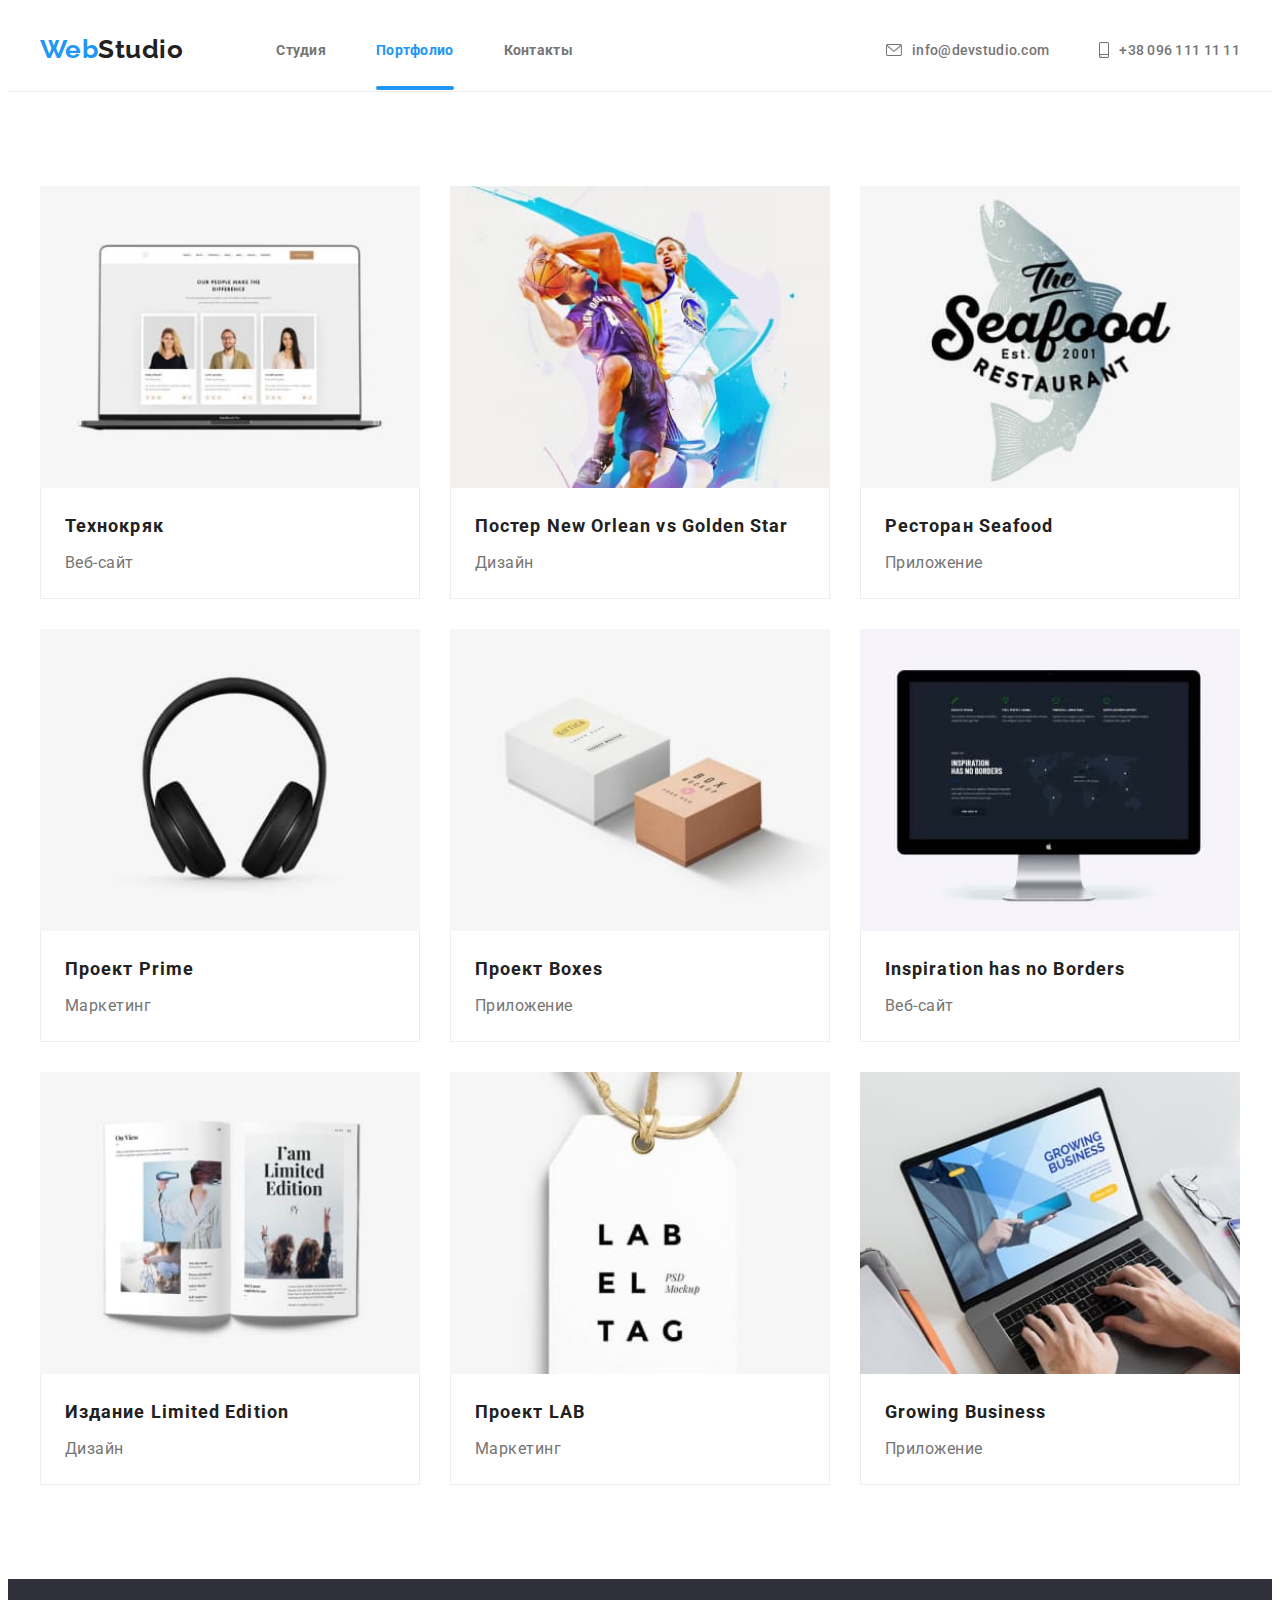
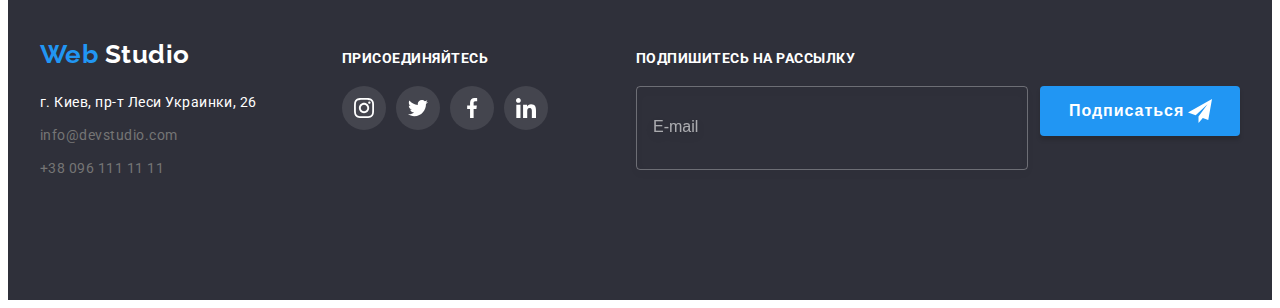
==== portfolio.html @ dcd9bf74 "feat: add adaptive" ====
<!DOCTYPE html>
<html lang="en">
  <head>
    <meta charset="UTF-8" />
    <meta http-equiv="X-UA-Compatible" content="IE=edge" />
    <meta name="viewport" content="width=device-width, initial-scale=1.0" />
    <title>Портфолио</title>
    <link rel="preconnect" href="https://fonts.googleapis.com" />
    <link rel="preconnect" href="https://fonts.gstatic.com" crossorigin />
    <link
      href="https://fonts.googleapis.com/css2?family=Raleway:wght@700&family=Roboto:wght@400;500;700;900&display=swap"
      rel="stylesheet"
    />
    <link
      rel="stylesheet"
      href="https://cdnjs.cloudflare.com/ajax/libs/modern-normalize/1.1.0/modern-normalize.min.css"
      integrity="sha512-wpPYUAdjBVSE4KJnH1VR1HeZfpl1ub8YT/NKx4PuQ5NmX2tKuGu6U/JRp5y+Y8XG2tV+wKQpNHVUX03MfMFn9Q=="
      crossorigin="anonymous"
      referrerpolicy="no-referrer"
    />
    <link rel="stylesheet" href="./css/main.min.css" />
  </head>
  <body>
    <header class="header">
      <div class="container header__wrapper">
        <nav class="nav">
          <a class="logo header__logo link" lang="en" href="./index.html">
            <span class="accent">Web</span>
            Studio
          </a>
          <ul class="nav-menu list">
            <li class="nav-menu__item">
              <a class="nav-menu__link link" href="./index.html">Студия</a>
            </li>
            <li class="nav-menu__item current">
              <a class="nav-menu__link current link" href="./portfolio.html">Портфолио</a>
            </li>
            <li class="nav-menu__item">
              <a class="nav-menu__link link" href="">Контакты</a>
            </li>
          </ul>
        </nav>

        <ul class="header-contact list">
          <li class="header-contact__item">
            <a class="header-contact__link link" href="mailto:info@devstudio.com">
              <svg class="header-contact__icon" width="16" height="12">
                <use href="./images/icons.svg#icon-envelope"></use>
              </svg>
              info@devstudio.com
            </a>
          </li>
          <li class="header-contact__item">
            <a class="header-contact__link link" href="tel:+380961111111">
              <svg class="header-contact__icon" width="10" height="16">
                <use href="./images/icons.svg#icon-smartphone"></use>
              </svg>
              +38 096 111 11 11
            </a>
          </li>
        </ul>

        <button type="button" class="burger-btn">
          <svg class="icon-menu_40px" width="40" height="40">
            <use href="./images/icons.svg#icon-menu_40px"></use>
          </svg>
        </button>
      </div>

      <div class="mob-menu is-hidden">
        <div class="container">
          <div class="navigation__wrapper">
            <button type="button" class="mob-menu__close">
              <svg class="icon-close__svg" width="40" height="40">
                <use class="icon-close__use" href="./images/icons.svg#icon-x"></use>
              </svg>
            </button>

            <ul class="mob-menu__items list">
              <li class="mob-menu__item current">
                <a class="mob-menu__link link" href="./index.html">Студия</a>
              </li>
              <li class="mob-menu__item">
                <a class="mob-menu__link link" href="./portfolio.html">Портфолио</a>
              </li>
              <li class="nav-menu__item">
                <a class="mob-menu__link link" href="">Контакты</a>
              </li>
            </ul>
          </div>

          <div class="mobile-menu__wrapper">
            <ul class="mob-header-contact list">
              <li class="mob-header-contact__item">
                <a class="mob-header-contact__link link" href="tel:+380961111111">+38 096 111 11 11</a>
              </li>
              <li class="mob-header-contact__item">
                <a class="mob-header-contact__link mob-header-contact__link-mail link" href="mailto:info@devstudio.com">
                  info@devstudio.com
                </a>
              </li>
            </ul>

            <ul class="mob-header__soc_list list">
              <li class="mob-header__soc_item">
                <a class="mob-header__soc-link link" href="">Instagram</a>
              </li>
              <li class="mob-header__soc_item">
                <a class="mob-header__soc-link link" href="">Twitter</a>
              </li>
              <li class="mob-header__soc_item">
                <a class="mob-header__soc-link link" href="">Facebook</a>
              </li>
              <li class="mob-header__soc_item">
                <a class="mob-header__soc-link link" href="">LinkedIn</a>
              </li>
            </ul>
          </div>
        </div>
      </div>
    </header>
    <!-- /.header -->

    <main class="main">
      <section class="section filter-section">
        <div class="container">
          <h1 hidden>Портфолио</h1>
          <!-- <ul class="portfolio-filtr-items list">
            <li class="portfolio-filtr-item">
              <button class="portfolio-filtr-button" type="button">Все</button>
            </li>
            <li class="portfolio-filtr-item">
              <button class="portfolio-filtr-button" type="button">Веб-сайты</button>
            </li>
            <li class="portfolio-filtr-item">
              <button class="portfolio-filtr-button" type="button">Приложения</button>
            </li>
            <li class="portfolio-filtr-item">
              <button class="portfolio-filtr-button" type="button">Дизайн</button>
            </li>
            <li class="portfolio-filtr-item">
              <button class="portfolio-filtr-button" type="button">Маркетинг</button>
            </li>
          </ul> -->

          <ul class="portfolio-card-items list">
            <li class="portfolio-card-item">
              <a href="" class="portfolio-card-link link">
                <div class="portfolio-img-wrap">
                  <picture>
                    <source
                      media="(min-width: 1200px)"
                      srcset="./images/portfolio/laptop_1200.jpg 1x, ./images/portfolio/laptop_1200_2x.jpg 2x"
                    />

                    <source
                      media="(min-width: 768px)"
                      srcset="./images/portfolio/laptop_768.jpg 1x, ./images/portfolio/laptop_768_2x.jpg 2x"
                    />

                    <source
                      media="(min-width: 280px)"
                      srcset="./images/portfolio/laptop_480.jpg 1x, ./images/portfolio/laptop_480_2x.jpg 2x"
                    />

                    <img src="./images/portfolio/laptop_1200.jpg" alt="ноутбук" width="370" height="294" />
                  </picture>

                  <p class="portfolio-overlay">
                    Технокряк это современная площадка распространения коронавируса. Компании используют эту платформу
                    для цифрового шпионажа и атак на защищённые сервера конкурентов.
                  </p>
                </div>
                <div class="portfolio-card-wrap">
                  <h2 class="portfolio-card-title">Технокряк</h2>
                  <p class="portfolio-card-content">Веб-сайт</p>
                </div>
              </a>
            </li>
            <li class="portfolio-card-item">
              <a href="" class="portfolio-card-link link">
                <div class="portfolio-img-wrap">
                  <picture>
                    <source
                      media="(min-width: 1200px)"
                      srcset="./images/portfolio/basketball_1200.jpg 1x, ./images/portfolio/basketball_1200_2x.jpg 2x"
                    />

                    <source
                      media="(min-width: 768px)"
                      srcset="./images/portfolio/basketball_768.jpg 1x, ./images/portfolio/basketball_768_2x.jpg 2x"
                    />

                    <source
                      media="(min-width: 280px)"
                      srcset="./images/portfolio/basketball_480.jpg 1x, ./images/portfolio/basketball_480_2x.jpg 2x"
                    />

                    <img src="./images/portfolio/basketball_1200.jpg" alt="ноутбук" width="370" height="294" />
                  </picture>

                  <p class="portfolio-overlay">
                    Технокряк это современная площадка распространения коронавируса. Компании используют эту платформу
                    для цифрового шпионажа и атак на защищённые сервера конкурентов.
                  </p>
                </div>
                <div class="portfolio-card-wrap">
                  <h2 class="portfolio-card-title">Постер New Orlean vs Golden Star</h2>
                  <p class="portfolio-card-content">Дизайн</p>
                </div>
              </a>
            </li>
            <li class="portfolio-card-item">
              <a href="" class="portfolio-card-link link">
                <div class="portfolio-img-wrap">
                  <picture>
                    <source
                      media="(min-width: 1200px)"
                      srcset="./images/portfolio/seafood_1200.jpg 1x, ./images/portfolio/seafood_1200_2x.jpg 2x"
                    />

                    <source
                      media="(min-width: 768px)"
                      srcset="./images/portfolio/seafood_768.jpg 1x, ./images/portfolio/seafood_768_2x.jpg 2x"
                    />

                    <source
                      media="(min-width: 280px)"
                      srcset="./images/portfolio/seafood_480.jpg 1x, ./images/portfolio/seafood_480_2x.jpg 2x"
                    />

                    <img src="./images/portfolio/seafood_1200.jpg" alt="морепродукты" width="370" height="294" />
                  </picture>

                  <p class="portfolio-overlay">
                    Технокряк это современная площадка распространения коронавируса. Компании используют эту платформу
                    для цифрового шпионажа и атак на защищённые сервера конкурентов.
                  </p>
                </div>
                <div class="portfolio-card-wrap">
                  <h2 class="portfolio-card-title">Ресторан Seafood</h2>
                  <p class="portfolio-card-content">Приложение</p>
                </div>
              </a>
            </li>
            <li class="portfolio-card-item">
              <a href="" class="portfolio-card-link link">
                <div class="portfolio-img-wrap">
                  <picture>
                    <source
                      media="(min-width: 1200px)"
                      srcset="./images/portfolio/earphones_1200.jpg 1x, ./images/portfolio/earphones_1200_2x.jpg 2x"
                    />

                    <source
                      media="(min-width: 768px)"
                      srcset="./images/portfolio/earphones_768.jpg 1x, ./images/portfolio/earphones_768_2x.jpg 2x"
                    />

                    <source
                      media="(min-width: 280px)"
                      srcset="./images/portfolio/earphones_480.jpg 1x, ./images/portfolio/earphones_480_2x.jpg 2x"
                    />

                    <img src="./images/portfolio/earphones_1200.jpg" alt="ноутбук" width="370" height="294" />
                  </picture>

                  <p class="portfolio-overlay">
                    Технокряк это современная площадка распространения коронавируса. Компании используют эту платформу
                    для цифрового шпионажа и атак на защищённые сервера конкурентов.
                  </p>
                </div>
                <div class="portfolio-card-wrap">
                  <h2 class="portfolio-card-title">Проект Prime</h2>
                  <p class="portfolio-card-content">Маркетинг</p>
                </div>
              </a>
            </li>
            <li class="portfolio-card-item">
              <a href="" class="portfolio-card-link link">
                <div class="portfolio-img-wrap">
                  <picture>
                    <source
                      media="(min-width: 1200px)"
                      srcset="./images/portfolio/boxes_1200.jpg 1x, ./images/portfolio/boxes_1200_2x.jpg 2x"
                    />

                    <source
                      media="(min-width: 768px)"
                      srcset="./images/portfolio/boxes_768.jpg 1x, ./images/portfolio/boxes_768_2x.jpg 2x"
                    />

                    <source
                      media="(min-width: 280px)"
                      srcset="./images/portfolio/boxes_480.jpg 1x, ./images/portfolio/boxes_480_2x.jpg 2x"
                    />

                    <img src="./images/portfolio/boxes_1200.jpg" alt="ноутбук" width="370" height="294" />
                  </picture>

                  <p class="portfolio-overlay">
                    Технокряк это современная площадка распространения коронавируса. Компании используют эту платформу
                    для цифрового шпионажа и атак на защищённые сервера конкурентов.
                  </p>
                </div>
                <div class="portfolio-card-wrap">
                  <h2 class="portfolio-card-title">Проект Boxes</h2>
                  <p class="portfolio-card-content">Приложение</p>
                </div>
              </a>
            </li>
            <li class="portfolio-card-item">
              <a href="" class="portfolio-card-link link">
                <div class="portfolio-img-wrap">
                  <picture>
                    <source
                      media="(min-width: 1200px)"
                      srcset="./images/portfolio/monitor_1200.jpg 1x, ./images/portfolio/monitor_1200_2x.jpg 2x"
                    />

                    <source
                      media="(min-width: 768px)"
                      srcset="./images/portfolio/monitor_768.jpg 1x, ./images/portfolio/monitor_768_2x.jpg 2x"
                    />

                    <source
                      media="(min-width: 280px)"
                      srcset="./images/portfolio/monitor_480.jpg 1x, ./images/portfolio/monitor_480_2x.jpg 2x"
                    />

                    <img src="./images/portfolio/monitor_1200.jpg" alt="ноутбук" width="370" height="294" />
                  </picture>

                  <p class="portfolio-overlay">
                    Технокряк это современная площадка распространения коронавируса. Компании используют эту платформу
                    для цифрового шпионажа и атак на защищённые сервера конкурентов.
                  </p>
                </div>
                <div class="portfolio-card-wrap">
                  <h2 class="portfolio-card-title">Inspiration has no Borders</h2>
                  <p class="portfolio-card-content">Веб-сайт</p>
                </div>
              </a>
            </li>
            <li class="portfolio-card-item">
              <a href="" class="portfolio-card-link link">
                <div class="portfolio-img-wrap">
                  <picture>
                    <source
                      media="(min-width: 1200px)"
                      srcset="./images/portfolio/magazine_1200.jpg 1x, ./images/portfolio/magazine_1200_2x.jpg 2x"
                    />

                    <source
                      media="(min-width: 768px)"
                      srcset="./images/portfolio/magazine_768.jpg 1x, ./images/portfolio/magazine_768_2x.jpg 2x"
                    />

                    <source
                      media="(min-width: 280px)"
                      srcset="./images/portfolio/magazine_480.jpg 1x, ./images/portfolio/magazine_480_2x.jpg 2x"
                    />

                    <img src="./images/portfolio/magazine_1200.jpg" alt="ноутбук" width="370" height="294" />
                  </picture>

                  <p class="portfolio-overlay">
                    Технокряк это современная площадка распространения коронавируса. Компании используют эту платформу
                    для цифрового шпионажа и атак на защищённые сервера конкурентов.
                  </p>
                </div>
                <div class="portfolio-card-wrap">
                  <h2 class="portfolio-card-title">Издание Limited Edition</h2>
                  <p class="portfolio-card-content">Дизайн</p>
                </div>
              </a>
            </li>
            <li class="portfolio-card-item">
              <a href="" class="portfolio-card-link link">
                <div class="portfolio-img-wrap">
                  <picture>
                    <source
                      media="(min-width: 1200px)"
                      srcset="./images/portfolio/labeltag_1200.jpg 1x, ./images/portfolio/labeltag_1200_2x.jpg 2x"
                    />

                    <source
                      media="(min-width: 768px)"
                      srcset="./images/portfolio/labeltag_768.jpg 1x, ./images/portfolio/labeltag_768_2x.jpg 2x"
                    />

                    <source
                      media="(min-width: 280px)"
                      srcset="./images/portfolio/labeltag_480.jpg 1x, ./images/portfolio/labeltag_480_2x.jpg 2x"
                    />

                    <img src="./images/portfolio/labeltag_1200.jpg" alt="лейбла" width="370" height="294" />
                  </picture>

                  <p class="portfolio-overlay">
                    Технокряк это современная площадка распространения коронавируса. Компании используют эту платформу
                    для цифрового шпионажа и атак на защищённые сервера конкурентов.
                  </p>
                </div>
                <div class="portfolio-card-wrap">
                  <h2 class="portfolio-card-title">Проект LAB</h2>
                  <p class="portfolio-card-content">Маркетинг</p>
                </div>
              </a>
            </li>
            <li class="portfolio-card-item">
              <a href="" class="portfolio-card-link link">
                <div class="portfolio-img-wrap">
                  <picture>
                    <source
                      media="(min-width: 1200px)"
                      srcset="
                        ./images/portfolio/growingbusiness_1200.jpg    1x,
                        ./images/portfolio/growingbusiness_1200_2x.jpg 2x
                      "
                    />

                    <source
                      media="(min-width: 768px)"
                      srcset="
                        ./images/portfolio/growingbusiness_768.jpg    1x,
                        ./images/portfolio/growingbusiness_768_2x.jpg 2x
                      "
                    />

                    <source
                      media="(min-width: 280px)"
                      srcset="
                        ./images/portfolio/growingbusiness_480.jpg    1x,
                        ./images/portfolio/growingbusiness_480_2x.jpg 2x
                      "
                    />

                    <img src="./images/portfolio/growingbusiness_1200.jpg" alt="бизнес" width="370" height="294" />
                  </picture>

                  <p class="portfolio-overlay">
                    Технокряк это современная площадка распространения коронавируса. Компании используют эту платформу
                    для цифрового шпионажа и атак на защищённые сервера конкурентов.
                  </p>
                </div>
                <div class="portfolio-card-wrap">
                  <h2 class="portfolio-card-title">Growing Business</h2>
                  <p class="portfolio-card-content">Приложение</p>
                </div>
              </a>
            </li>
          </ul>
        </div>
      </section>
    </main>
    <!-- /.main -->

    <footer class="footer">
      <div class="container">
        <div class="footer__wrapper">
          <div class="top__wrapper">
            <div class="footer__left-wrap">
              <a class="logo footer__logo link" href="./index.html">
                <span class="accent">Web</span>

                <span>Studio</span>
              </a>
              <address>
                <ul class="footer__contact-items list">
                  <li class="footer__contact-item">
                    <a
                      class="footer__contact-link adress link"
                      href="https://goo.gl/maps/51sRgcLbkEEGanM38"
                      target="_blank"
                      rel="noopener noreferrer nofollow"
                    >
                      г. Киев, пр-т Леси Украинки, 26
                    </a>
                  </li>
                  <li class="footer__contact-item">
                    <a class="footer__contact-link link" href="mailto:info@devstudio.com">info@devstudio.com</a>
                  </li>
                  <li class="footer__contact-item">
                    <a class="footer__contact-link link" href="tel:+380961111111">+38 096 111 11 11</a>
                  </li>
                </ul>
              </address>
            </div>

            <div class="footer__social-wrap">
              <p class="footer__cosial-title">присоединяйтесь</p>
              <ul class="footer__cosial-items list">
                <li class="footer__cosial-item">
                  <a href="" class="footer__cosial-link link">
                    <svg class="footer__social-icon" width="20" height="20">
                      <use href="./images/icons.svg#icon-instagram"></use>
                    </svg>
                  </a>
                </li>
                <li class="footer__cosial-item">
                  <a href="" class="footer__cosial-link link">
                    <svg class="footer__social-icon" width="20" height="20">
                      <use href="./images/icons.svg#icon-twitter"></use>
                    </svg>
                  </a>
                </li>
                <li class="footer__cosial-item">
                  <a href="" class="footer__cosial-link link">
                    <svg class="footer__social-icon" width="20" height="20">
                      <use href="./images/icons.svg#icon-facebook"></use>
                    </svg>
                  </a>
                </li>
                <li class="footer__cosial-item">
                  <a href="" class="footer__cosial-link link">
                    <svg class="footer__social-icon" width="20" height="20">
                      <use href="./images/icons.svg#icon-linkedin"></use>
                    </svg>
                  </a>
                </li>
              </ul>
            </div>
          </div>

          <div class="footer__sent-wrap">
            <p class="footer__cosial-title">Подпишитесь на рассылку</p>
            <form class="modal__sent-form">
              <label class="modal__sent-label">
                <input type="email" class="modal__sent-input" name="user-subscribe" placeholder="E-mail" required />
              </label>
              <button type="submit" class="subscribe__btn">
                Подписаться
                <svg class="subscribe__icon" width="24" height="24">
                  <use href="./images/icons.svg#icon-send"></use>
                </svg>
              </button>
            </form>
          </div>
        </div>
      </div>
    </footer>
    <!-- /.footer -->
    <script src="./js/menu.js"></script>
  </body>
</html>
---- css/main.min.css ----
:root{--backgraund-first-color: #2f303a;--background-second-color: #f5f4fa;--background-link-grey: #f5f4fa;--link-grey: #afb1b8;--white-color: #ffffff;--main-text-color: #212121;--second-text-color: #757575;--accent-color: #2196f3;--button-hover: #188ce8}p,h1,h2,h3,h4,h5,h6{margin:0}ul{margin:0;padding:0}img{display:block;width:100%;height:auto}.list{list-style:none}.link{text-decoration:none}body{font-family:'Roboto', sans-serif;color:var(--main-text-color);letter-spacing:0.03em}.visually-hidden{position:absolute;white-space:nowrap;width:1px;height:1px;overflow:hidden;border:0;padding:0;clip:rect(0 0 0 0);-webkit-clip-path:inset(50%);clip-path:inset(50%);margin:-1px}.container{width:100%;padding-left:15px;padding-right:15px;margin-left:auto;margin-right:auto}@media screen and (min-width: 480px){.container{width:480px}}@media screen and (min-width: 768px){.container{width:768px}}@media screen and (min-width: 1200px){.container{width:1200px}}.section{padding-top:60px;padding-bottom:60px}@media screen and (min-width: 1200px){.section{padding-top:94px;padding-bottom:94px}}.title{font-weight:700;font-size:28px;line-height:1.17857;text-align:center}@media screen and (min-width: 1200px){.title{font-weight:700;font-size:36px;line-height:1.16667}}.title--bottom{margin-bottom:30px}@media screen and (min-width: 1200px){.title--bottom{margin-bottom:50px}}.header{border-bottom:1px solid #ececec}.header__wrapper{display:-webkit-box;display:-ms-flexbox;display:flex;-webkit-box-align:center;-ms-flex-align:center;align-items:center}.header__logo{margin-right:93px;padding-top:16px;padding-bottom:16px}@media screen and (min-width: 768px){.header__logo{padding-top:26px;padding-bottom:26px}}.logo{font-family:'Raleway', sans-serif;font-weight:700;font-size:26px;line-height:1.19231;color:var(--main-text-color);display:-webkit-box;display:-ms-flexbox;display:flex}.nav{display:-webkit-box;display:-ms-flexbox;display:flex;-webkit-box-align:center;-ms-flex-align:center;align-items:center}.nav-menu{display:none;-webkit-box-align:center;-ms-flex-align:center;align-items:center}@media screen and (min-width: 768px){.nav-menu{display:-webkit-box;display:-ms-flexbox;display:flex}}.nav-menu__item:not(:last-child){margin-right:50px}.nav-menu__link{position:relative;font-weight:700;font-size:14px;line-height:1.14286;letter-spacing:.02em;padding-top:32px;padding-bottom:32px;color:var(--second-text-color);-webkit-transition:color 250ms cubic-bezier(0.4, 0, 0.2, 1);transition:color 250ms cubic-bezier(0.4, 0, 0.2, 1)}.nav-menu__link:hover,.nav-menu__link:focus{color:var(--accent-color)}.accent{color:var(--accent-color)}.nav-menu__link.current{color:var(--accent-color)}.nav-menu__link.current::after{content:'';position:absolute;left:0;bottom:0;width:100%;height:4px;background-color:var(--accent-color);border-radius:2px}.header-contact{display:none;-webkit-box-align:center;-ms-flex-align:center;align-items:center;margin-left:auto}@media screen and (min-width: 768px){.header-contact{display:block}}@media screen and (min-width: 1200px){.header-contact{display:-webkit-box;display:-ms-flexbox;display:flex}}.header-contact__item{color:currentColor}@media screen and (min-width: 1200px){.header-contact__item:not(:first-child){margin-left:50px}}.header-contact__link{position:relative;font-weight:500;font-size:14px;line-height:1.14286;letter-spacing:.02em;color:var(--second-text-color);-webkit-transition:color 250ms cubic-bezier(0.4, 0, 0.2, 1);transition:color 250ms cubic-bezier(0.4, 0, 0.2, 1)}.header-contact__link:hover,.header-contact__link:focus{color:var(--accent-color)}@media screen and (min-width: 1200px){.header-contact__link{display:-webkit-box;display:-ms-flexbox;display:flex;-webkit-box-align:center;-ms-flex-align:center;align-items:center;-webkit-box-pack:center;-ms-flex-pack:center;justify-content:center}}.header-contact__icon{fill:currentColor;margin-right:10px}.burger-btn,.mob-menu__close{width:40px;height:40px;display:block;margin-left:auto;color:#000000;background-color:transparent;border:none;cursor:pointer;-webkit-transition:color 250ms cubic-bezier(0.4, 0, 0.2, 1);transition:color 250ms cubic-bezier(0.4, 0, 0.2, 1)}.burger-btn:hover,.burger-btn:focus,.mob-menu__close:hover,.mob-menu__close:focus{color:var(--accent-color)}@media screen and (min-width: 768px){.burger-btn{display:none}}.icon-close__svg{fill:currentColor}.icon-menu_40px{fill:currentColor}.mob-menu{position:fixed;z-index:1000;left:0;top:0;width:100vw;height:100vh;background-color:#fff;padding-top:10px;padding-bottom:48px;-webkit-transition-property:opacity;transition-property:opacity;-webkit-transition-duration:250ms;transition-duration:250ms;-webkit-transition-timing-function:cubic-bezier(0.4, 0, 0.2, 1);transition-timing-function:cubic-bezier(0.4, 0, 0.2, 1);-webkit-transition-property:visibility;transition-property:visibility;transition-duration:250ms;transition-timing-function:cubic-bezier(0.4, 0, 0.2, 1)}.mob-menu .container{height:100%;display:-webkit-box;display:-ms-flexbox;display:flex;-webkit-box-orient:vertical;-webkit-box-direction:normal;-ms-flex-direction:column;flex-direction:column;-webkit-box-pack:justify;-ms-flex-pack:justify;justify-content:space-between}.mob-menu.is-hidden{opacity:0;visibility:hidden;pointer-events:none}.mob-menu__items{padding-left:40px}.mob-menu__item,.mob-header-contact__item{margin-bottom:32px}.mob-header-contact{margin-bottom:64px;padding-left:40px}.mob-menu__link,.mob-header-contact__link{font-weight:500;font-size:40px;line-height:1.175;letter-spacing:.02em;color:#212121}.mob-menu__link:hover,.mob-menu__link:focus,.mob-header-contact__link:hover,.mob-header-contact__link:focus{color:var(--accent-color)}.mob-header-contact__link-mail{font-weight:500;font-size:24px;line-height:1.16667;letter-spacing:.02em;color:#757575}.mob-header-contact__link-mail:hover,.mob-header-contact__link-mail:focus{color:var(--accent-color)}.mob-header__soc_list{display:-webkit-box;display:-ms-flexbox;display:flex;position:relative;padding-left:40px}.mob-header__soc_item:not(:last-child){margin-right:10px;border-right:1px solid rgba(33,33,33,0.2);padding-right:10px}.mob-header__soc-link{font-weight:500;font-size:18px;line-height:1.22222;letter-spacing:.02em;color:#2196f3}.hero{background-color:var(--backgraund-first-color);background-image:-webkit-gradient(linear, left top, left bottom, from(rgba(47,48,58,0.4)), to(rgba(47,48,58,0.4))),url(../images/hero_bg_480.jpeg);background-image:linear-gradient(rgba(47,48,58,0.4), rgba(47,48,58,0.4)),url(../images/hero_bg_480.jpeg);background-repeat:no-repeat;background-position:center;background-size:cover;padding-top:118px;padding-bottom:118px}@media (min-device-pixel-ratio: 2), (-webkit-min-device-pixel-ratio: 2), (min-resolution: 192dpi), (min-resolution: 2dppx){.hero{background-image:-webkit-gradient(linear, left top, left bottom, from(rgba(47,48,58,0.4)), to(rgba(47,48,58,0.4))),url(../images/hero_bg_480_2x.jpeg);background-image:linear-gradient(rgba(47,48,58,0.4), rgba(47,48,58,0.4)),url(../images/hero_bg_480_2x.jpeg)}}@media screen and (min-width: 768px){.hero{background-image:-webkit-gradient(linear, left top, left bottom, from(rgba(47,48,58,0.4)), to(rgba(47,48,58,0.4))),url(../images/hero_bg_768.jpeg);background-image:linear-gradient(rgba(47,48,58,0.4), rgba(47,48,58,0.4)),url(../images/hero_bg_768.jpeg)}}@media screen and (min-width: 768px) and (min-device-pixel-ratio: 2), screen and (min-width: 768px) and (-webkit-min-device-pixel-ratio: 2), screen and (min-width: 768px) and (min-resolution: 192dpi), screen and (min-width: 768px) and (min-resolution: 2dppx){.hero{background-image:-webkit-gradient(linear, left top, left bottom, from(rgba(47,48,58,0.4)), to(rgba(47,48,58,0.4))),url(../images/hero_bg_768_2x.jpeg);background-image:linear-gradient(rgba(47,48,58,0.4), rgba(47,48,58,0.4)),url(../images/hero_bg_768_2x.jpeg)}}@media screen and (min-width: 1200px){.hero{background-image:-webkit-gradient(linear, left top, left bottom, from(rgba(47,48,58,0.4)), to(rgba(47,48,58,0.4))),url(../images/hero_bg_1200.jpeg);background-image:linear-gradient(rgba(47,48,58,0.4), rgba(47,48,58,0.4)),url(../images/hero_bg_1200.jpeg);max-width:1600px;padding-top:200px;padding-bottom:200px;margin-left:auto;margin-right:auto}}@media screen and (min-width: 1200px) and (min-device-pixel-ratio: 2), screen and (min-width: 1200px) and (-webkit-min-device-pixel-ratio: 2), screen and (min-width: 1200px) and (min-resolution: 192dpi), screen and (min-width: 1200px) and (min-resolution: 2dppx){.hero{background-image:-webkit-gradient(linear, left top, left bottom, from(rgba(47,48,58,0.4)), to(rgba(47,48,58,0.4))),url(../images/hero_bg_1200_2x.jpeg);background-image:linear-gradient(rgba(47,48,58,0.4), rgba(47,48,58,0.4)),url(../images/hero_bg_1200_2x.jpeg)}}.hero__title{font-weight:900;font-size:26px;line-height:1.61538;letter-spacing:.06em;color:var(--white-color);text-align:center;text-transform:uppercase;margin-right:auto;margin-left:auto;max-width:360px;margin-bottom:30px}@media screen and (min-width: 1200px){.hero__title{font-weight:900;font-size:44px;line-height:1.36364;letter-spacing:.06em;max-width:610px}}.hero__title--bottom{margin-bottom:30px}.hero__btn{display:block;font-family:inherit;font-weight:700;font-size:16px;line-height:1.875;letter-spacing:.06em;cursor:pointer;color:var(--white-color);background-color:var(--accent-color);border:none;border-radius:4px;-webkit-box-shadow:0px 4px 4px rgba(0,0,0,0.15);box-shadow:0px 4px 4px rgba(0,0,0,0.15);padding:10px 32px;margin-left:auto;margin-right:auto;-webkit-transition:background-color 250ms cubic-bezier(0.4, 0, 0.2, 1);transition:background-color 250ms cubic-bezier(0.4, 0, 0.2, 1)}.hero__btn:hover,.hero__btn:focus{background-color:var(--button-hover)}@media screen and (min-width: 1200px){.advantages{padding-bottom:0}}.advantages__items{margin-top:-30px}@media screen and (min-width: 768px){.advantages__items{display:-webkit-box;display:-ms-flexbox;display:flex;-ms-flex-wrap:wrap;flex-wrap:wrap;margin-left:-30px}}.advantages__item{margin-top:30px}@media screen and (min-width: 768px){.advantages__item{margin-left:30px;-ms-flex-preferred-size:calc((100% - 60px) / 2);flex-basis:calc((100% - 60px) / 2)}}@media screen and (min-width: 1200px){.advantages__item{-ms-flex-preferred-size:calc((100% - 120px) / 4);flex-basis:calc((100% - 120px) / 4)}}.advantages__icon-wrap{width:100%;height:120px;background-color:var(--background-second-color);margin-bottom:30px;display:-webkit-box;display:-ms-flexbox;display:flex;-webkit-box-align:center;-ms-flex-align:center;align-items:center;-webkit-box-pack:center;-ms-flex-pack:center;justify-content:center}@media screen and (min-width: 768px){.advantages__icon-wrap{width:354px}}@media screen and (min-width: 1200px){.advantages__icon-wrap{width:270px}}.advantages__item-title{font-weight:700;font-size:14px;line-height:1.14286;text-transform:uppercase;text-align:center;margin-bottom:10px}@media screen and (min-width: 768px){.advantages__item-title{text-align:start}}.advantages__descr{font-size:14px;line-height:1.71429;color:var(--second-text-color)}.about__items{display:-webkit-box;display:-ms-flexbox;display:flex;-ms-flex-wrap:wrap;flex-wrap:wrap;margin-top:-30px;margin-left:-30px}.about__item{position:relative;margin-top:30px;margin-left:30px;-ms-flex-preferred-size:calc((100% - 90px) / 3);flex-basis:calc((100% - 90px) / 3)}.about__overlay{position:absolute;left:0;bottom:0;font-weight:700;font-size:14px;line-height:1.14286;text-align:center;letter-spacing:0.03em;text-transform:uppercase;color:var(--white-color);background-color:rgba(47,48,58,0.8);width:100%;height:70px;padding:27px 82px 27px 83px}@media screen and (max-width: 1199px){.section--desktop-only{display:none}}.team{background-color:var(--background-second-color)}@media screen and (min-width: 768px){.team__items{display:-webkit-box;display:-ms-flexbox;display:flex;-ms-flex-wrap:wrap;flex-wrap:wrap;margin-left:-30px}}.team__item{background-color:var(--white-color);-webkit-box-shadow:0px 1px 3px rgba(0,0,0,0.12),0px 1px 1px rgba(0,0,0,0.14),0px 2px 1px rgba(0,0,0,0.2);box-shadow:0px 1px 3px rgba(0,0,0,0.12),0px 1px 1px rgba(0,0,0,0.14),0px 2px 1px rgba(0,0,0,0.2);border-radius:0px 0px 4px 4px;margin-top:30px}@media screen and (min-width: 768px){.team__item{margin-left:30px;-ms-flex-preferred-size:calc((100% - 60px) / 2);flex-basis:calc((100% - 60px) / 2)}}@media screen and (min-width: 1200px){.team__item{-ms-flex-preferred-size:calc((100% - 120px) / 4);flex-basis:calc((100% - 120px) / 4)}}.team__item-wrap{padding-top:30px;padding-bottom:30px}.team__item-title{font-weight:500;font-size:16px;line-height:1.1875;text-align:center;margin-bottom:10px}.team__item-descr{font-weight:400;font-size:16px;line-height:1.1875;text-align:center;color:var(--second-text-color);margin-bottom:16px}.team__social-items{display:-webkit-box;display:-ms-flexbox;display:flex;-webkit-box-pack:center;-ms-flex-pack:center;justify-content:center}.team__social-item:not(:last-child){margin-right:10px}.team__social-link{width:44px;height:44px;border-radius:50%;display:-webkit-box;display:-ms-flexbox;display:flex;-webkit-box-align:center;-ms-flex-align:center;align-items:center;-webkit-box-pack:center;-ms-flex-pack:center;justify-content:center;color:#afb1b8;-webkit-transition:background-color 250ms cubic-bezier(0.4, 0, 0.2, 1),color 250ms cubic-bezier(0.4, 0, 0.2, 1);transition:background-color 250ms cubic-bezier(0.4, 0, 0.2, 1),color 250ms cubic-bezier(0.4, 0, 0.2, 1)}.team__social-link:hover,.team__social-link:focus{background-color:var(--accent-color);color:var(--white-color)}.team__social-icon{fill:currentColor}.costomer__items{margin-bottom:-30px}@media screen and (min-width: 480px){.costomer__items{display:-webkit-box;display:-ms-flexbox;display:flex;-ms-flex-wrap:wrap;flex-wrap:wrap;margin-left:-30px}}.customer__item{margin-bottom:30px}@media screen and (min-width: 480px){.customer__item{margin-left:30px;-ms-flex-preferred-size:calc((100% - 60px) / 2);flex-basis:calc((100% - 60px) / 2)}}@media screen and (min-width: 768px){.customer__item{-ms-flex-preferred-size:calc((100% - 90px) / 3);flex-basis:calc((100% - 90px) / 3)}}@media screen and (min-width: 1200px){.customer__item{-ms-flex-preferred-size:calc((100% - 180px) / 6);flex-basis:calc((100% - 180px) / 6)}}.customer__link{height:92px;border:1px solid var(--link-grey);border-radius:4px;display:-webkit-box;display:-ms-flexbox;display:flex;-webkit-box-align:center;-ms-flex-align:center;align-items:center;-webkit-box-pack:center;-ms-flex-pack:center;justify-content:center;-webkit-transition:background-color 250ms cubic-bezier(0.4, 0, 0.2, 1),border 250ms cubic-bezier(0.4, 0, 0.2, 1),border-radius 250ms cubic-bezier(0.4, 0, 0.2, 1);transition:background-color 250ms cubic-bezier(0.4, 0, 0.2, 1),border 250ms cubic-bezier(0.4, 0, 0.2, 1),border-radius 250ms cubic-bezier(0.4, 0, 0.2, 1)}.customer__link:hover,.customer__link:focus{color:var(--accent-color);border:1px solid var(--accent-color);border-radius:4px}@media screen and (min-width: 480px){.customer__link{width:210px}}@media screen and (min-width: 1200px){.customer__link{width:170px}}.customer__link--color{color:var(--link-grey)}.customer__social-icon{fill:currentColor}.footer{background-color:var(--backgraund-first-color);padding-top:60px;padding-bottom:60px}.footer__left-wrap{width:232px;margin:0 auto;text-align:center;margin-bottom:60px}.footer__logo{display:block;text-align:center;color:var(--white-color);margin-bottom:20px}@media screen and (min-width: 1200px){.footer__logo{text-align:start}}.footer__contact-item:not(:last-child){margin-bottom:9px}.footer__contact-link{font-style:normal;font-weight:400;font-size:14px;line-height:1.71429;color:var(--second-text-color);-webkit-transition:color 250ms cubic-bezier(0.4, 0, 0.2, 1);transition:color 250ms cubic-bezier(0.4, 0, 0.2, 1)}.footer__contact-link.adress{color:var(--white-color)}.footer__contact-link:hover,.footer__contact-link:focus{color:var(--accent-color)}.footer__social-wrap{margin:0 auto;margin-bottom:60px;text-align:center}@media screen and (min-width: 1200px){.footer__social-wrap{text-align:start}}.footer__cosial-items{display:-webkit-box;display:-ms-flexbox;display:flex;-webkit-box-pack:center;-ms-flex-pack:center;justify-content:center}@media screen and (min-width: 1200px){.footer__cosial-items{text-align:start}}.footer__cosial-item:not(:last-child){margin-right:10px}.footer__cosial-title{font-weight:700;font-size:14px;line-height:1.14286;text-transform:uppercase;color:var(--white-color);margin-bottom:20px}.footer__cosial-link{width:44px;height:44px;border-radius:50%;display:-webkit-box;display:-ms-flexbox;display:flex;-webkit-box-align:center;-ms-flex-align:center;align-items:center;-webkit-box-pack:center;-ms-flex-pack:center;justify-content:center;background-color:rgba(255,255,255,0.1);color:var(--white-color);-webkit-transition:background-color 250ms cubic-bezier(0.4, 0, 0.2, 1);transition:background-color 250ms cubic-bezier(0.4, 0, 0.2, 1)}.footer__cosial-link:hover,.footer__cosial-link:focus{background-color:var(--accent-color)}.footer__social-icon{fill:currentColor}@media screen and (max-width: 1199px){.footer__sent-wrap{margin-left:auto;margin:0 auto;margin-bottom:60px;text-align:center}}.modal__sent-input{width:358px;height:50px;background-color:transparent;border:1px solid rgba(255,255,255,0.3);-webkit-filter:drop-shadow(0px 4px 4px rgba(0,0,0,0.15));filter:drop-shadow(0px 4px 4px rgba(0,0,0,0.15));border-radius:4px;padding:16px;margin-right:12px;color:var(--white-color);margin-bottom:20px}.modal__sent-input::-webkit-input-placeholder{display:-webkit-box;display:flex;font-weight:400;font-size:16px;line-height:1.25;-webkit-box-align:center;align-items:center;color:rgba(255,255,255,0.6)}.modal__sent-input:-ms-input-placeholder{display:-ms-flexbox;display:flex;font-weight:400;font-size:16px;line-height:1.25;-ms-flex-align:center;align-items:center;color:rgba(255,255,255,0.6)}.modal__sent-input::-ms-input-placeholder{display:-ms-flexbox;display:flex;font-weight:400;font-size:16px;line-height:1.25;-ms-flex-align:center;align-items:center;color:rgba(255,255,255,0.6)}.modal__sent-input::placeholder{display:-webkit-box;display:-ms-flexbox;display:flex;font-weight:400;font-size:16px;line-height:1.25;-webkit-box-align:center;-ms-flex-align:center;align-items:center;color:rgba(255,255,255,0.6)}.subscribe__btn{position:relative;width:200px;height:50px;padding:10px 62px 10px 29px;font-weight:700;font-size:16px;line-height:1.875;letter-spacing:.06em;color:var(--white-color);background-color:var(--accent-color);-webkit-box-shadow:0px 4px 4px rgba(0,0,0,0.15);box-shadow:0px 4px 4px rgba(0,0,0,0.15);border-radius:4px;border:none;cursor:pointer}.subscribe__icon{position:absolute;left:148px;top:13px}@media screen and (min-width: 768px){.top__wrapper{display:-webkit-box;display:-ms-flexbox;display:flex;-webkit-box-align:baseline;-ms-flex-align:baseline;align-items:baseline;-webkit-box-pack:justify;-ms-flex-pack:justify;justify-content:space-between}.footer__left-wrap{margin-right:70px}.modal__sent-label{display:block}}@media screen and (min-width: 1200px){.footer__wrapper{display:-webkit-box;display:-ms-flexbox;display:flex;-webkit-box-align:baseline;-ms-flex-align:baseline;align-items:baseline}.footer__sent-wrap{margin-left:auto}.footer__left-wrap{margin-right:70px}.footer__contact-items{display:block;text-align:start}.modal__sent-form{display:-webkit-box;display:-ms-flexbox;display:flex}.modal__sent-label{display:-webkit-box;display:-ms-flexbox;display:flex}}.portfolio-filtr-items{display:-webkit-box;display:-ms-flexbox;display:flex;-ms-flex-wrap:wrap;flex-wrap:wrap;margin-bottom:40px}@media screen and (min-width: 768px){.portfolio-filtr-items{display:-webkit-box;display:-ms-flexbox;display:flex;-webkit-box-pack:center;-ms-flex-pack:center;justify-content:center;margin-bottom:50px}}.portfolio-filtr-item:not(:last-child){margin-right:8px}.portfolio-filtr-button{font-family:inherit;font-weight:500;font-size:16px;line-height:1.625;background-color:var(--background-second-color);border:none;cursor:pointer;padding:6px 22px;border-radius:4px;-webkit-transition:background-color 250ms cubic-bezier(0.4, 0, 0.2, 1),color 250ms cubic-bezier(0.4, 0, 0.2, 1),border-radius 250ms cubic-bezier(0.4, 0, 0.2, 1),-webkit-box-shadow 250ms cubic-bezier(0.4, 0, 0.2, 1);transition:background-color 250ms cubic-bezier(0.4, 0, 0.2, 1),color 250ms cubic-bezier(0.4, 0, 0.2, 1),border-radius 250ms cubic-bezier(0.4, 0, 0.2, 1),-webkit-box-shadow 250ms cubic-bezier(0.4, 0, 0.2, 1);transition:background-color 250ms cubic-bezier(0.4, 0, 0.2, 1),color 250ms cubic-bezier(0.4, 0, 0.2, 1),box-shadow 250ms cubic-bezier(0.4, 0, 0.2, 1),border-radius 250ms cubic-bezier(0.4, 0, 0.2, 1);transition:background-color 250ms cubic-bezier(0.4, 0, 0.2, 1),color 250ms cubic-bezier(0.4, 0, 0.2, 1),box-shadow 250ms cubic-bezier(0.4, 0, 0.2, 1),border-radius 250ms cubic-bezier(0.4, 0, 0.2, 1),-webkit-box-shadow 250ms cubic-bezier(0.4, 0, 0.2, 1)}.portfolio-filtr-button:hover,.portfolio-filtr-button:focus{color:var(--white-color);background-color:var(--accent-color);-webkit-box-shadow:0px 3px 1px rgba(0,0,0,0.1),0px 1px 2px rgba(0,0,0,0.08),0px 2px 2px rgba(0,0,0,0.12);box-shadow:0px 3px 1px rgba(0,0,0,0.1),0px 1px 2px rgba(0,0,0,0.08),0px 2px 2px rgba(0,0,0,0.12);border-radius:4px}@media screen and (max-width: 480px){.portfolio-filtr-button{margin-bottom:15px}}.portfolio-card-items{margin-top:-30px}@media screen and (min-width: 768px){.portfolio-card-items{display:-webkit-box;display:-ms-flexbox;display:flex;-ms-flex-wrap:wrap;flex-wrap:wrap;margin-left:-30px}}.portfolio-card-item{margin-top:30px}@media screen and (min-width: 768px){.portfolio-card-item{margin-left:30px;-ms-flex-preferred-size:calc((100% - 60px) / 2);flex-basis:calc((100% - 60px) / 2)}}@media screen and (min-width: 1200px){.portfolio-card-item{-ms-flex-preferred-size:calc((100% - 90px) / 3);flex-basis:calc((100% - 90px) / 3)}}.portfolio-img-wrap{position:relative;overflow:hidden}.portfolio-overlay{position:absolute;top:0;left:0;width:100%;height:100%;padding:63px 24px;font-size:18px;line-height:calc(28 / 18);color:var(--white-color);background-color:rgba(33,150,243,0.9);-webkit-transform:translateY(101%);transform:translateY(101%);-webkit-transition:-webkit-transform 250ms cubic-bezier(0.4, 0, 0.2, 1);transition:-webkit-transform 250ms cubic-bezier(0.4, 0, 0.2, 1);transition:transform 250ms cubic-bezier(0.4, 0, 0.2, 1);transition:transform 250ms cubic-bezier(0.4, 0, 0.2, 1), -webkit-transform 250ms cubic-bezier(0.4, 0, 0.2, 1)}.portfolio-card-link{display:block;-webkit-transition:-webkit-box-shadow 250ms cubic-bezier(0.4, 0, 0.2, 1);transition:-webkit-box-shadow 250ms cubic-bezier(0.4, 0, 0.2, 1);transition:box-shadow 250ms cubic-bezier(0.4, 0, 0.2, 1);transition:box-shadow 250ms cubic-bezier(0.4, 0, 0.2, 1), -webkit-box-shadow 250ms cubic-bezier(0.4, 0, 0.2, 1)}.portfolio-card-link:hover,.portfolio-card-link:focus{-webkit-box-shadow:0px 1px 1px rgba(0,0,0,0.12),0px 4px 4px rgba(0,0,0,0.06),1px 4px 6px rgba(0,0,0,0.16);box-shadow:0px 1px 1px rgba(0,0,0,0.12),0px 4px 4px rgba(0,0,0,0.06),1px 4px 6px rgba(0,0,0,0.16)}.portfolio-card-link:hover .portfolio-overlay,.portfolio-card-link:focus .portfolio-overlay{-webkit-transform:translateY(0);transform:translateY(0)}.portfolio-card-wrap{padding-top:20px;padding-bottom:20px;border:1px solid #eeeeee;border-top:none;padding:20px 24px}.portfolio-card-title{font-weight:700;font-size:18px;line-height:2;letter-spacing:.06em;color:var(--main-text-color);margin-bottom:4px}.portfolio-card-content{font-size:16px;line-height:1.87;font-weight:400;font-size:16px;line-height:1.875;color:var(--second-text-color)}.backdrop{position:fixed;width:100vw;height:100vh;top:0;background-color:rgba(0,0,0,0.2);opacity:1;-webkit-transition:opacity 250ms cubic-bezier(0.4, 0, 0.2, 1),visibility 250ms cubic-bezier(0.4, 0, 0.2, 1);transition:opacity 250ms cubic-bezier(0.4, 0, 0.2, 1),visibility 250ms cubic-bezier(0.4, 0, 0.2, 1)}.backdrop.is-hidden{opacity:0;visibility:hidden;pointer-events:none}.backdrop.is-hidden .modal{opacity:0}.modal{width:100%;position:absolute;left:50%;top:50%;-webkit-transform:translate(-50%, -50%);transform:translate(-50%, -50%);background-color:var(--white-color);-webkit-box-shadow:0px 1px 3px rgba(0,0,0,0.12),0px 1px 1px rgba(0,0,0,0.14),0px 2px 1px rgba(0,0,0,0.2);box-shadow:0px 1px 3px rgba(0,0,0,0.12),0px 1px 1px rgba(0,0,0,0.14),0px 2px 1px rgba(0,0,0,0.2);border-radius:4px;opacity:1;-webkit-transition:opacity 250ms cubic-bezier(0.4, 0, 0.2, 1),visibility 250ms cubic-bezier(0.4, 0, 0.2, 1);transition:opacity 250ms cubic-bezier(0.4, 0, 0.2, 1),visibility 250ms cubic-bezier(0.4, 0, 0.2, 1);padding:40px}@media screen and (min-width: 480px){.modal{width:450px}}@media screen and (min-width: 1200px){.modal{width:528px}}.icon-close{position:absolute;top:8px;right:8px;width:30px;height:30px;border-radius:50%;display:-webkit-box;display:-ms-flexbox;display:flex;-webkit-box-align:center;-ms-flex-align:center;align-items:center;-webkit-box-pack:center;-ms-flex-pack:center;justify-content:center;color:#000000;background-color:transparent;border:1px solid rgba(0,0,0,0.1);border-radius:50%;cursor:pointer;-webkit-transition:color 250ms cubic-bezier(0.4, 0, 0.2, 1);transition:color 250ms cubic-bezier(0.4, 0, 0.2, 1)}.icon-close:hover,.icon-close:focus{color:var(--accent-color)}.icon-close__svg{fill:currentColor}.modal__title{font-weight:700;font-size:20px;line-height:1.15;text-align:center;margin-bottom:12px}.modal-form{display:-webkit-box;display:-ms-flexbox;display:flex;-webkit-box-orient:vertical;-webkit-box-direction:normal;-ms-flex-direction:column;flex-direction:column}.modal-form__wrapper{position:relative;display:block;margin-top:4px;margin-bottom:10px}.modal-form__svg{position:absolute;left:12px;top:50%;-webkit-transform:translateY(-50%);transform:translateY(-50%)}.modal-form__label,.modal-form__text-label{font-weight:400;font-size:12px;line-height:1.16667;letter-spacing:.01em;color:#757575;display:block}.modal-form__text-label{margin-bottom:20px}.modal-form__input{width:100%;height:40px;border:1px solid rgba(33,33,33,0.2);border-radius:4px;padding-left:40px;-webkit-transition:border-color 250ms cubic-bezier(0.4, 0, 0.2, 1),fill 250ms cubic-bezier(0.4, 0, 0.2, 1);transition:border-color 250ms cubic-bezier(0.4, 0, 0.2, 1),fill 250ms cubic-bezier(0.4, 0, 0.2, 1)}.modal-form__input:hover+.modal-form__svg,.modal-form__input:focus+.modal-form__svg{fill:var(--accent-color)}.modal-form__input:hover,.modal-form__input:focus{border-color:var(--accent-color)}.modal-form__modal-text{width:100%;height:120px;border:1px solid rgba(33,33,33,0.2);border-radius:4px;padding:12px 16px;resize:none;margin-top:4px;margin-bottom:20px;-webkit-transition:border-color 250ms cubic-bezier(0.4, 0, 0.2, 1);transition:border-color 250ms cubic-bezier(0.4, 0, 0.2, 1)}.modal-form__modal-text:focus,.modal-form__modal-text:hover{border-color:var(--accent-color)}.modal-form__modal-text::-webkit-input-placeholder{font-weight:400;font-size:12px;line-height:1.16667;letter-spacing:.01em;color:rgba(117,117,117,0.5)}.modal-form__modal-text:-ms-input-placeholder{font-weight:400;font-size:12px;line-height:1.16667;letter-spacing:.01em;color:rgba(117,117,117,0.5)}.modal-form__modal-text::-ms-input-placeholder{font-weight:400;font-size:12px;line-height:1.16667;letter-spacing:.01em;color:rgba(117,117,117,0.5)}.modal-form__modal-text::placeholder{font-weight:400;font-size:12px;line-height:1.16667;letter-spacing:.01em;color:rgba(117,117,117,0.5)}.modal-form__checkbox{margin-right:9px}.modal-form__checkbox-labal{display:-webkit-box;display:-ms-flexbox;display:flex;-webkit-box-align:center;-ms-flex-align:center;align-items:center;font-weight:400;font-size:11px;line-height:1.27273;color:#757575;margin-bottom:30px}.modal-form__checkbox-labal::before{content:' ';display:block;width:16px;height:15px;border:1px solid #000000;-webkit-box-shadow:0px 4px 4px rgba(0,0,0,0.25);box-shadow:0px 4px 4px rgba(0,0,0,0.25);margin-right:8px}@media screen and (min-width: 1200px){.modal-form__checkbox-labal{font-weight:400;font-size:14px;line-height:1.71429}}.modal-form__checkbox:checked+.modal-form__checkbox-labal::before{background-image:url(../images/check.svg);border:none;-webkit-box-shadow:none;box-shadow:none}.modal-form__link{color:#2196f3;margin-left:6px}.modal-form__btn{display:block;margin:0 auto;padding:10px 55px;font-weight:700;font-size:16px;line-height:1.875;letter-spacing:.06em;color:var(--white-color);background-color:var(--accent-color);-webkit-box-shadow:0px 4px 4px rgba(0,0,0,0.15);box-shadow:0px 4px 4px rgba(0,0,0,0.15);border-radius:4px;border:none;cursor:pointer;-webkit-transition:background-color 250ms cubic-bezier(0.4, 0, 0.2, 1);transition:background-color 250ms cubic-bezier(0.4, 0, 0.2, 1)}.modal-form__btn:hover,.modal-form__btn:focus{background-color:var(--button-hover)}
/*# sourceMappingURL=main.min.css.map */
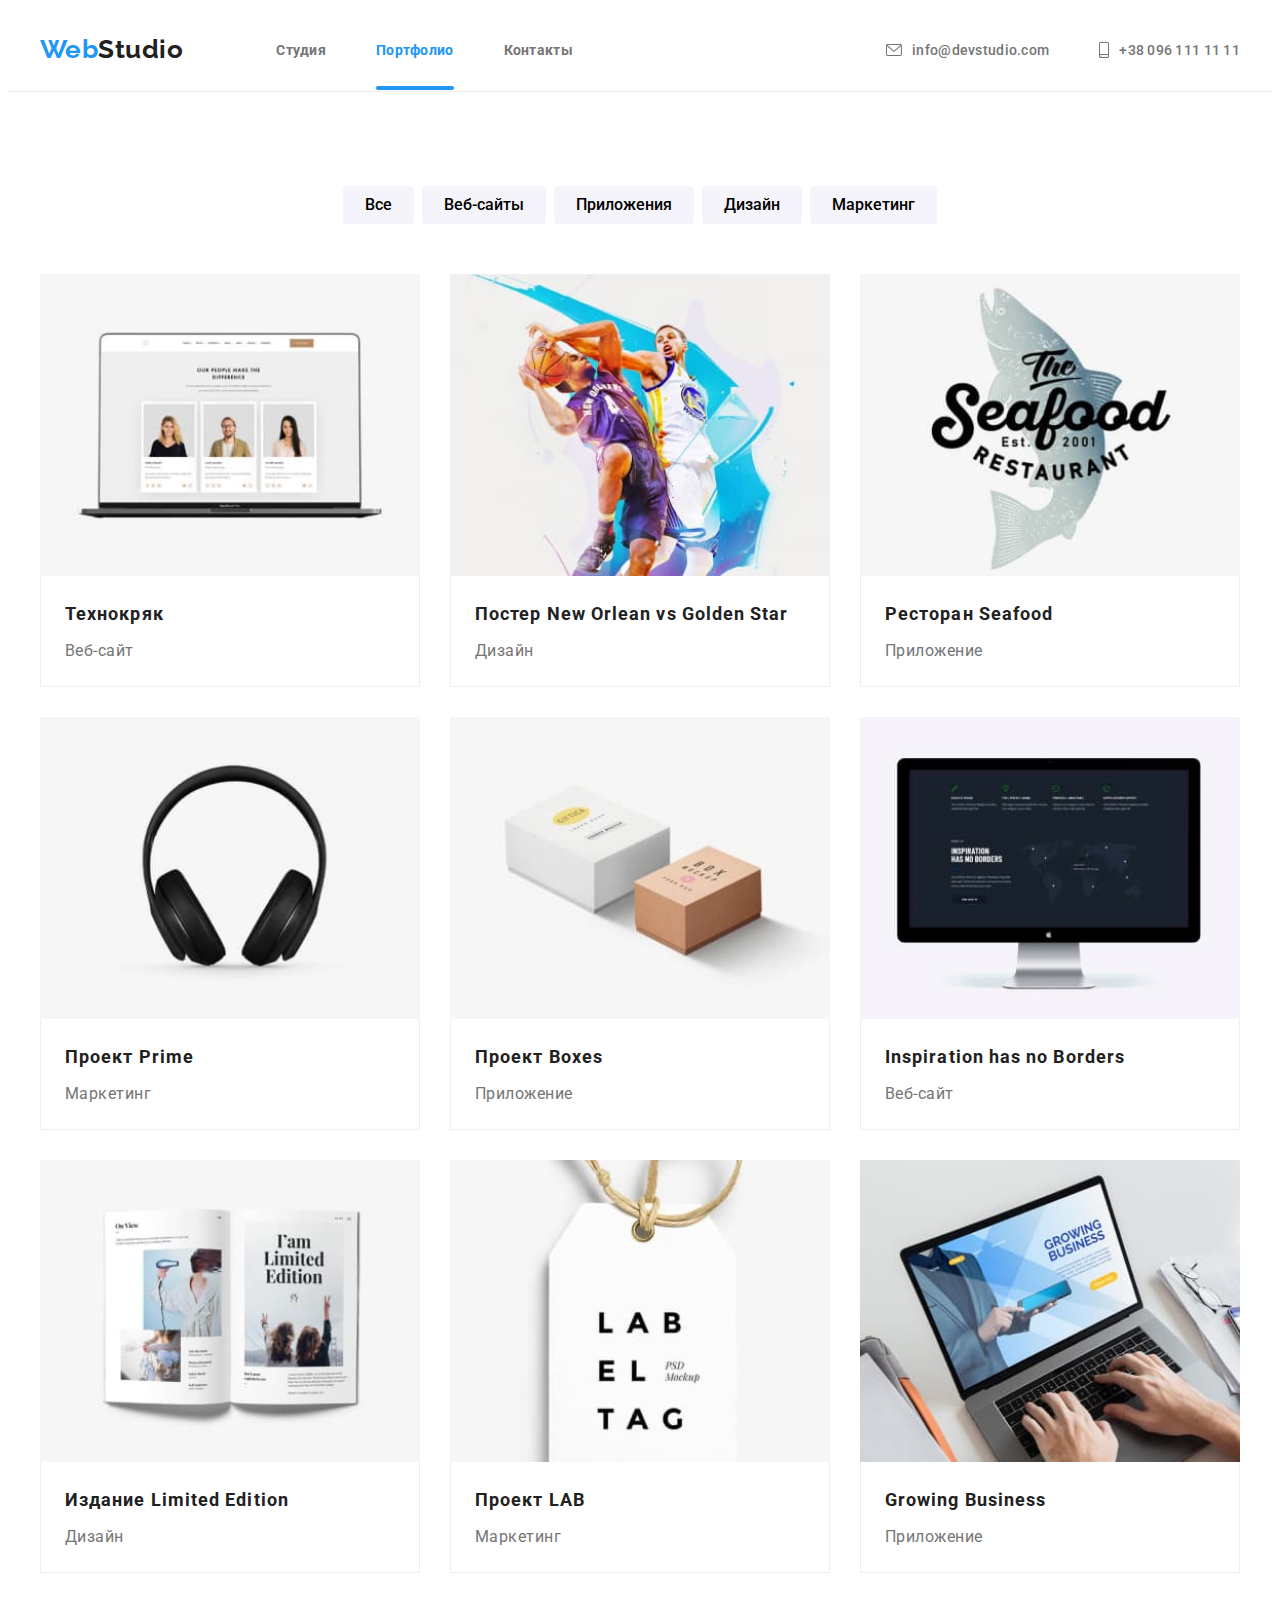
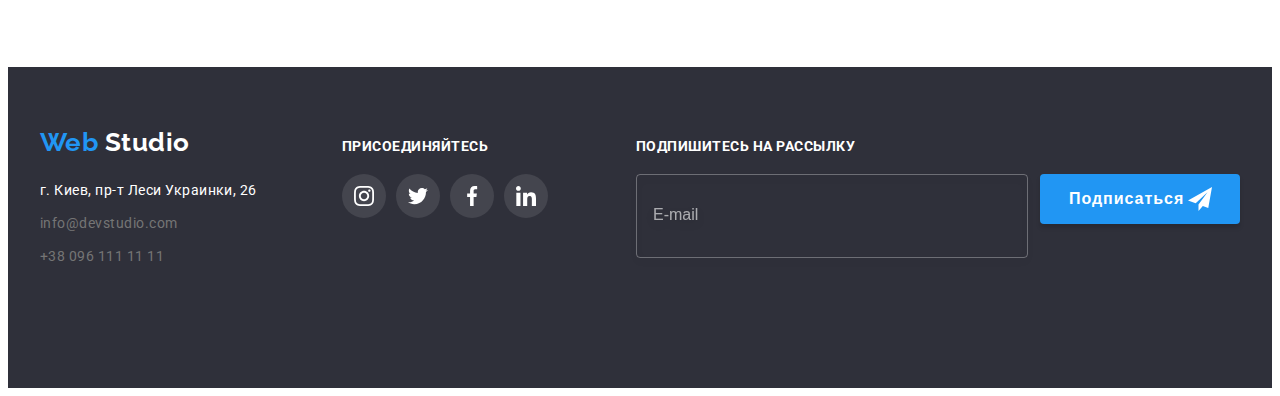
==== commit 0625fac9: "fix: includes portfolio buttons" ====
--- a/portfolio.html
+++ b/portfolio.html
@@ -125,7 +125,7 @@
       <section class="section filter-section">
         <div class="container">
           <h1 hidden>Портфолио</h1>
-          <!-- <ul class="portfolio-filtr-items list">
+          <ul class="portfolio-filtr-items list">
             <li class="portfolio-filtr-item">
               <button class="portfolio-filtr-button" type="button">Все</button>
             </li>
@@ -141,7 +141,7 @@
             <li class="portfolio-filtr-item">
               <button class="portfolio-filtr-button" type="button">Маркетинг</button>
             </li>
-          </ul> -->
+          </ul>
 
           <ul class="portfolio-card-items list">
             <li class="portfolio-card-item">
